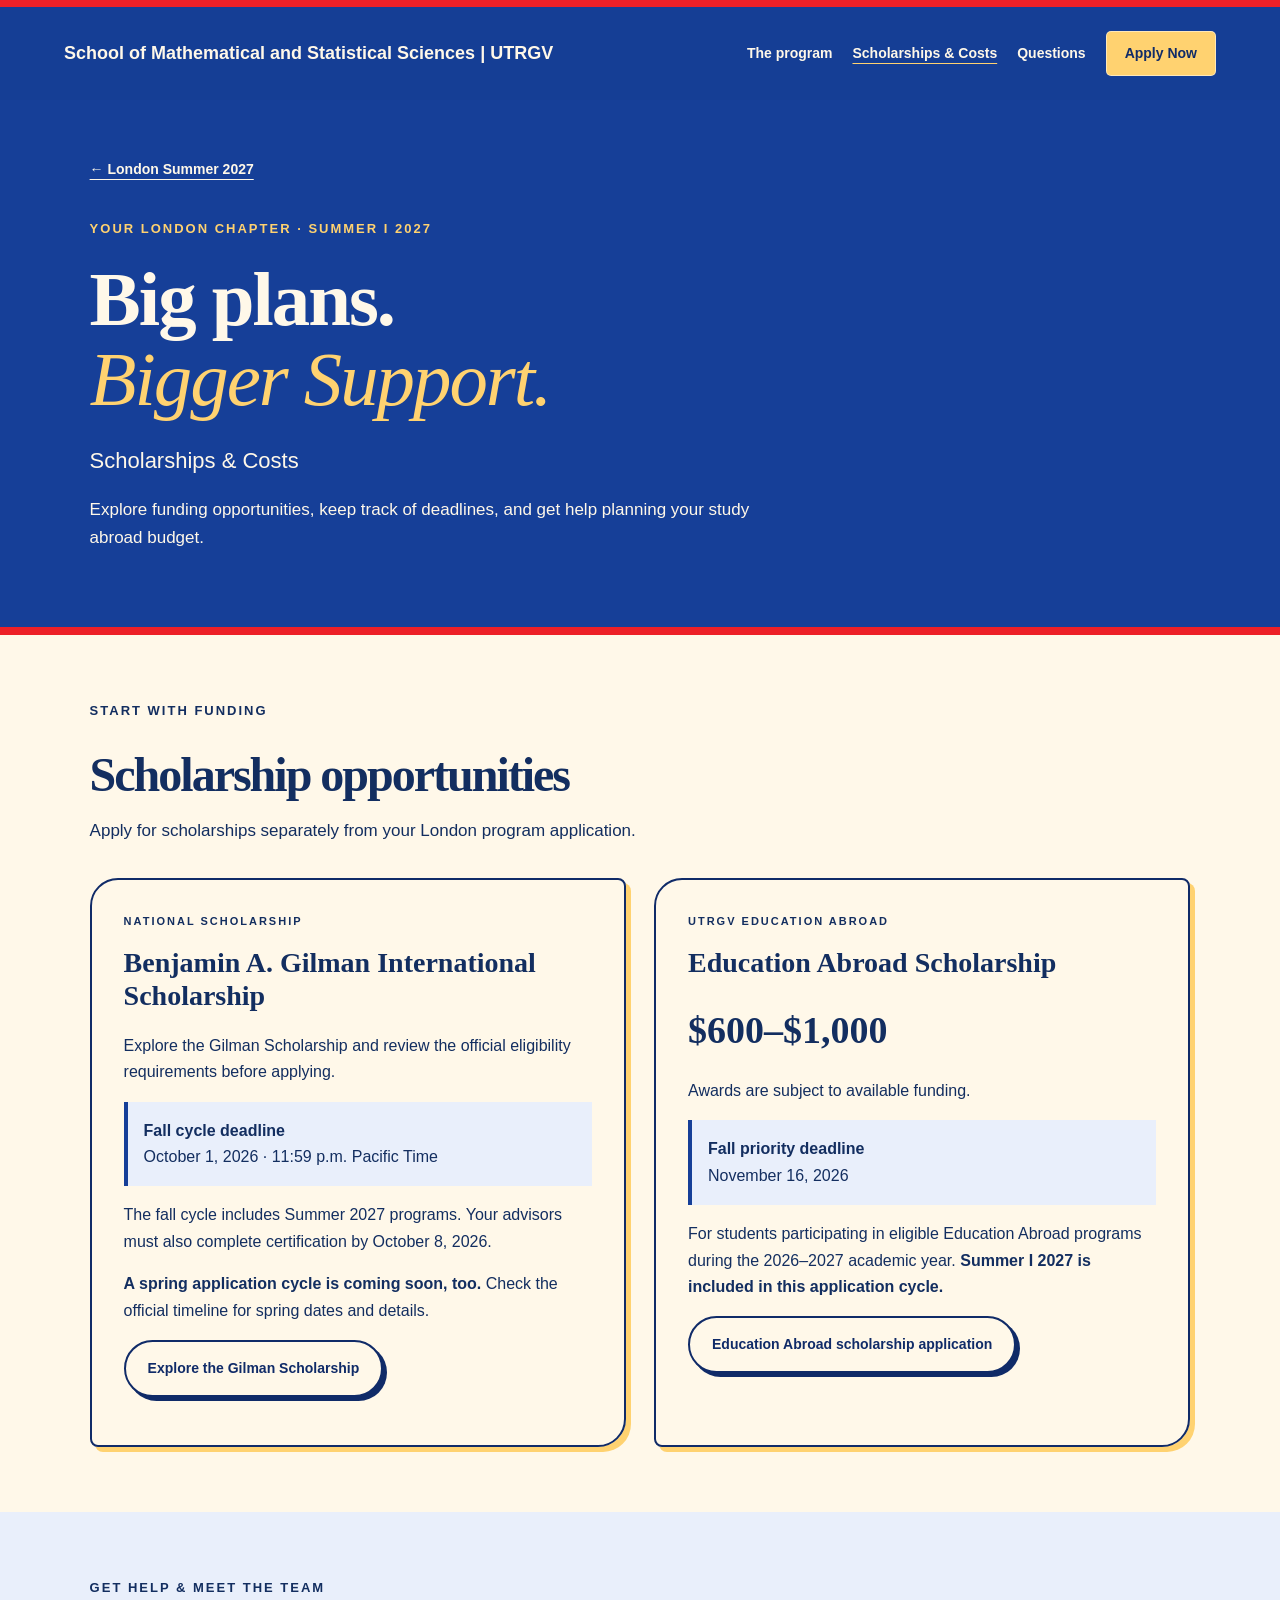
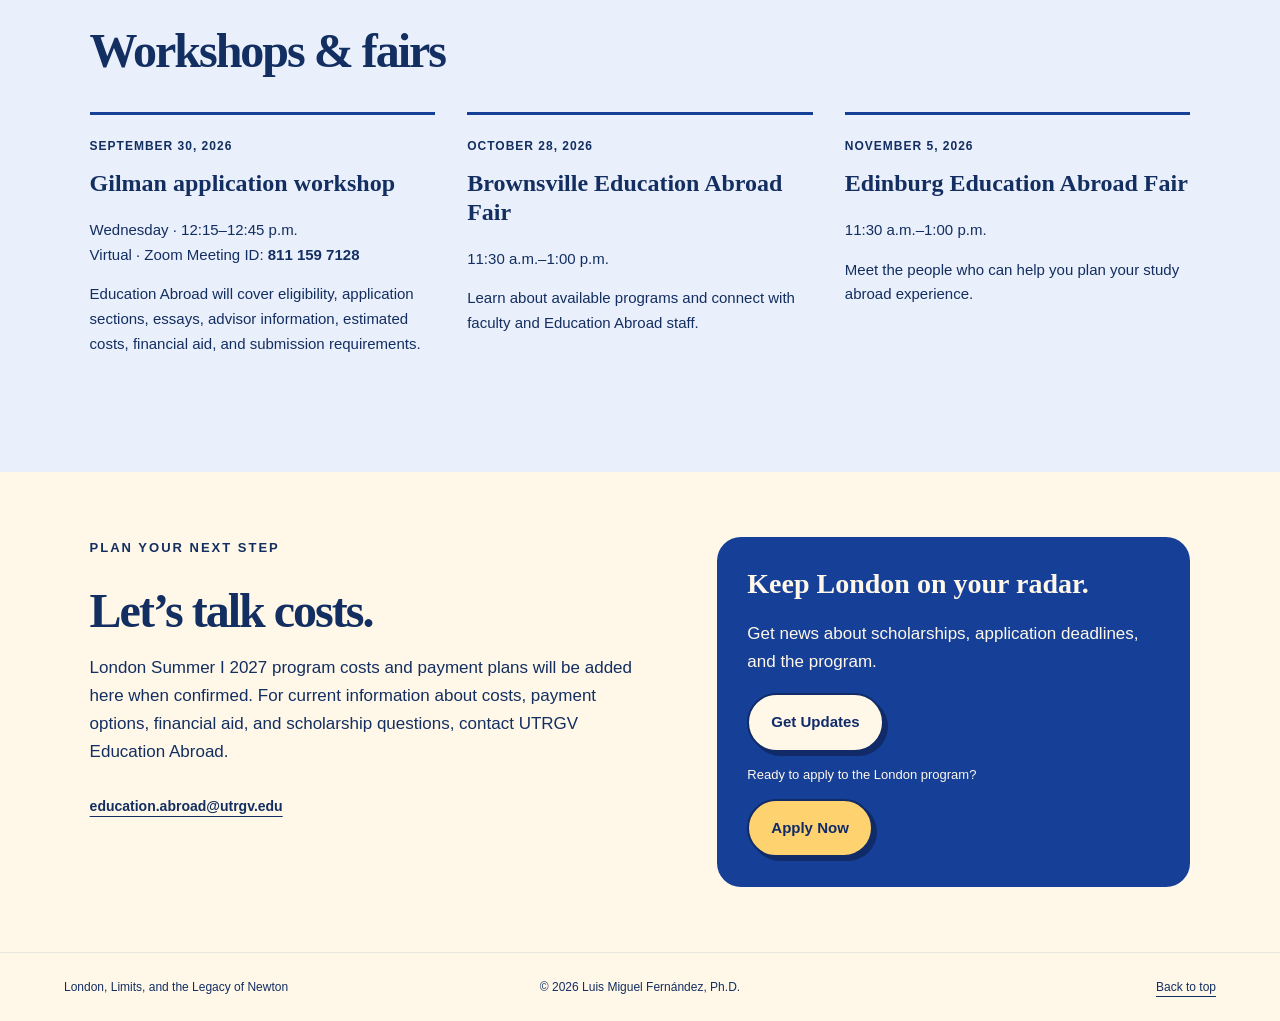
==== scholarships.html @ 7d2a30d6 "Add files via upload" ====
<!doctype html>
<html lang="en">
<head>
  <meta charset="utf-8">
  <meta name="viewport" content="width=device-width, initial-scale=1">
  <meta name="theme-color" content="#163f98">
  <meta name="description" content="Scholarship opportunities, fall 2026 deadlines, and cost planning for UTRGV London Summer I 2027.">
  <title>Scholarships &amp; Costs | London Summer 2027</title>
  <link rel="icon" href="data:image/svg+xml,%3Csvg xmlns='http://www.w3.org/2000/svg' viewBox='0 0 32 32'%3E%3Crect width='32' height='32' rx='6' fill='%23163f98'/%3E%3Ctext x='16' y='24' text-anchor='middle' font-family='Georgia' font-size='26' fill='%23ffd270'%3E∫%3C/text%3E%3C/svg%3E">
  
  <link rel="stylesheet" href="styles.css">
  <script>
    if ('scrollRestoration' in history) history.scrollRestoration = 'manual';
    window.addEventListener('pageshow', function () {
      if (!location.hash || location.hash === '#home') {
        window.scrollTo({top: 0, left: 0, behavior: 'instant'});
      }
    });
  </script>
</head>
<body id="home">
  <a class="skip" href="#main">Skip to content</a>
  <header class="header">
    <a class="brand" href="index.html">School of Mathematical and Statistical Sciences | UTRGV</a>
    <nav aria-label="Main navigation"><a href="index.html#program">The program</a><a href="scholarships.html" aria-current="page">Scholarships &amp; Costs</a><a href="index.html#questions">Questions</a><a class="nav-cta gold" href="https://utrgv.via-trm.com/program_brochure/39034" target="_blank" rel="noopener">Apply Now</a></nav>
  </header>
  <main id="main">
    <section class="funding-hero" aria-labelledby="funding-page-title">
      <a class="text-link" href="index.html">← London Summer 2027</a>
      <p class="eyebrow">YOUR LONDON CHAPTER · SUMMER I 2027</p>
      <h1 id="funding-page-title">Big plans.<br><em>Bigger Support.</em></h1>
      <p>Scholarships &amp; Costs</p><p class="funding-intro">Explore funding opportunities, keep track of deadlines, and get help planning your study abroad budget.</p>
    </section>
    <section class="funding-content" aria-labelledby="scholarships-title">
      <div class="funding-section-heading"><p class="eyebrow">START WITH FUNDING</p><h2 id="scholarships-title">Scholarship opportunities</h2><p>Apply for scholarships separately from your London program application.</p></div>
      <div class="funding-grid">
        <article class="funding-card" aria-labelledby="gilman-title">
          <p class="eyebrow">NATIONAL SCHOLARSHIP</p><h3 id="gilman-title">Benjamin A. Gilman International Scholarship</h3>
          <p>Explore the Gilman Scholarship and review the official eligibility requirements before applying.</p>
          <p class="deadline"><strong>Fall cycle deadline</strong><br><time datetime="2026-10-01T23:59:00-07:00">October 1, 2026 · 11:59 p.m. Pacific Time</time></p>
          <p>The fall cycle includes Summer 2027 programs. Your advisors must also complete certification by October 8, 2026.</p>
          <p><strong>A spring application cycle is coming soon, too.</strong> Check the official timeline for spring dates and details.</p>
          <p><a class="button cream" href="https://www.gilmanscholarship.org/" target="_blank" rel="noopener">Explore the Gilman Scholarship</a></p>
        </article>
        <article class="funding-card" aria-labelledby="ea-title">
          <p class="eyebrow">UTRGV EDUCATION ABROAD</p><h3 id="ea-title">Education Abroad Scholarship</h3>
          <p class="award-amount">$600–$1,000</p><p>Awards are subject to available funding.</p>
          <p class="deadline"><strong>Fall priority deadline</strong><br><time datetime="2026-11-16">November 16, 2026</time></p>
          <p>For students participating in eligible Education Abroad programs during the 2026–2027 academic year. <strong>Summer I 2027 is included in this application cycle.</strong></p>
          <p><a class="button cream" href="http://utrgv.via-trm.com/program_brochure/38822" target="_blank" rel="noopener">Education Abroad scholarship application</a></p>
        </article>
      </div>
    </section>
    <section class="funding-events" aria-labelledby="events-title"><p class="eyebrow">GET HELP &amp; MEET THE TEAM</p><h2 id="events-title">Workshops &amp; fairs</h2>
      <div class="events-grid">
        <article><p class="event-date">SEPTEMBER 30, 2026</p><h3>Gilman application workshop</h3><p>Wednesday · 12:15–12:45 p.m.<br>Virtual · Zoom Meeting ID: <strong>811 159 7128</strong></p><p>Education Abroad will cover eligibility, application sections, essays, advisor information, estimated costs, financial aid, and submission requirements.</p></article>
        <article><p class="event-date">OCTOBER 28, 2026</p><h3>Brownsville Education Abroad Fair</h3><p>11:30 a.m.–1:00 p.m.</p><p>Learn about available programs and connect with faculty and Education Abroad staff.</p></article>
        <article><p class="event-date">NOVEMBER 5, 2026</p><h3>Edinburg Education Abroad Fair</h3><p>11:30 a.m.–1:00 p.m.</p><p>Meet the people who can help you plan your study abroad experience.</p></article>
      </div>
    </section>
    <section class="funding-content costs-section" aria-labelledby="costs-title"><div><p class="eyebrow">PLAN YOUR NEXT STEP</p><h2 id="costs-title">Let’s talk costs.</h2><p>London Summer I 2027 program costs and payment plans will be added here when confirmed. For current information about costs, payment options, financial aid, and scholarship questions, contact UTRGV Education Abroad.</p><a class="text-link dark" href="mailto:education.abroad@utrgv.edu">education.abroad@utrgv.edu</a></div><aside class="funding-next"><h3>Keep London on your radar.</h3><p>Get news about scholarships, application deadlines, and the program.</p><a class="button cream" href="https://forms.cloud.microsoft/Pages/ResponsePage.aspx?id=pjYEmd-HHEmRJJr6kfiIJ6marhJIAa9LjxDqfT4EvO9UOVFBWEpWVDI2WkczNENCWFVXODhLODBBSS4u" target="_blank" rel="noopener">Get Updates</a><p class="funding-note">Ready to apply to the London program?</p><a class="button gold" href="https://utrgv.via-trm.com/program_brochure/39034" target="_blank" rel="noopener">Apply Now</a></aside></section>
  </main>
  <footer><p class="footer-title">London, Limits, and the Legacy of Newton</p><p class="copyright">© 2026 Luis Miguel Fernández, Ph.D.</p><a href="#home">Back to top</a></footer>
</body>
</html>
---- styles.css ----
:root{--blue:#163f98;--navy:#102b68;--cream:#fff8e9;--gold:#ffd270;--red:#ed2027;--ink:#132e60}*{box-sizing:border-box}html{scroll-behavior:smooth;scroll-padding-top:30px}body{margin:0;background:var(--cream);color:var(--ink);font-family:Arial,Helvetica,sans-serif;font-size:17px;line-height:1.65}a{color:inherit;text-underline-offset:5px}a:focus-visible,summary:focus-visible{outline:3px solid var(--gold);outline-offset:6px}.skip{position:fixed;top:-100px;left:12px;background:var(--gold);padding:12px;z-index:10}.skip:focus{top:10px}.header{padding:24px 5%;display:flex;align-items:center;justify-content:space-between;background:var(--blue);color:var(--cream);border-bottom:1px solid #ffffff30}.brand{text-decoration:none;display:flex;align-items:center;gap:24px}.brand strong{font-size:29px;letter-spacing:-1px}.brand-dot{color:var(--gold);margin-left:7px}.brand>span{font-size:12px;letter-spacing:2px;font-weight:700}nav{display:flex;gap:28px;align-items:center;font-size:14px;font-weight:700}nav a{text-decoration:none}.nav-cta{padding:10px 18px;border:1px solid #ffffff80;border-radius:5px}.hero{background:var(--blue);color:var(--cream);padding:65px 7% 70px;display:grid;grid-template-columns:1.1fr 1fr;gap:7%;overflow:hidden}.eyebrow{font-size:13px;letter-spacing:2px;font-weight:800;margin:0 0 27px}.mini-star{color:var(--gold);font-size:22px;vertical-align:middle;margin-right:10px}h1,h2{font-family:Georgia,'Times New Roman',serif;letter-spacing:-3px;font-weight:700;line-height:.98;margin:0}h1{font-size:clamp(65px,7.2vw,110px)}h1 em{color:var(--gold)}h1 em,h2 em{font-weight:400}.title-small{display:block;font-size:.69em;line-height:1.1;margin-top:10px}.newton{text-decoration:underline;text-decoration-color:var(--red);text-decoration-thickness:6px;text-underline-offset:8px}.intro{font-size:18px;line-height:1.7;margin:32px 0}.actions{display:flex;align-items:center;gap:24px;flex-wrap:wrap}.button{display:inline-flex;align-items:center;justify-content:center;border-radius:5px;padding:16px 22px;font-size:15px;font-weight:800;line-height:1.5;text-decoration:none;transition:transform .2s,box-shadow .2s}.button:hover{transform:translateY(-3px);box-shadow:0 5px 0 #0003}.gold{background:var(--gold);color:var(--navy)}.cream{background:var(--cream);color:var(--navy)}.text-link{font-size:14px;font-weight:700}.university{font-size:11px;letter-spacing:2.5px;font-weight:700;margin:40px 0 0;color:#d9e2fa;line-height:1.8}.facts{display:grid;grid-template-columns:repeat(3,1fr);background:var(--gold);padding:32px 7%;gap:35px}.facts>div{border-right:1px solid #132e6040}.facts>div:last-child{border:0}.facts span{display:block;font-size:11px;letter-spacing:2px;font-weight:800;margin-bottom:7px}.facts strong{font-family:Georgia,serif;font-size:29px;line-height:1.2}.facts small{font:14px Arial,sans-serif;display:block;margin-top:4px}.section{padding:90px 7%;display:grid;grid-template-columns:1fr 1fr;gap:9%}h2{font-size:clamp(38px,4.3vw,64px);line-height:1.08;letter-spacing:-2px}h2 em{display:inline-block;margin-top:7px}.program-copy p:first-child{margin-top:0}.program-copy p{font-size:16px}.program-copy .lead{font-size:23px;line-height:1.45;font-family:Georgia,serif}.dark{display:inline-block;margin-top:12px}.questions{background:#eeeede;border-top:1px solid #132e601c}.faq details{border-bottom:1px solid #132e6030;padding:19px 0}.faq details:first-child{padding-top:0}summary{cursor:pointer;font-weight:700;padding-right:12px;font-size:16px}.faq p{font-size:15px;line-height:1.7;margin:14px 0 3px}.apply{background:var(--red);color:var(--cream);align-items:center}.apply>div>p:not(.eyebrow){max-width:500px;margin:25px 0}.email{display:block;font-size:14px;margin-top:15px;overflow-wrap:anywhere}.apply-card{background:var(--navy);padding:32px 38px;text-align:center;border-radius:6px;transform:rotate(2deg)}.asterisk{font-size:65px;line-height:1.2;color:var(--gold)}.apply-card h3{font-family:Georgia,serif;font-size:30px;line-height:1.2;margin:15px 0}.apply-card p{font-size:15px;margin:15px auto 24px;max-width:280px}.apply-card .social-note{margin:30px 0 0;font-size:12px;letter-spacing:1px;text-transform:uppercase}.social{font-size:22px;font-weight:700}footer{padding:30px 7%;display:flex;align-items:center;justify-content:space-between;gap:20px;font-size:12px}footer>span{letter-spacing:1px;font-weight:800}footer p{margin:0}footer a{white-space:nowrap}@media(min-width:1600px){.hero,.section,.facts{padding-left:max(7%,calc((100vw - 1400px)/2));padding-right:max(7%,calc((100vw - 1400px)/2))}}@media(max-width:900px){.brand>span{display:none}.hero{gap:6%;padding:45px 6% 60px}.hero h1{font-size:72px}.intro{font-size:16px}.section{gap:6%;padding:65px 6%}.poster-wrap{align-self:center}.facts strong{font-size:23px}.apply-card{padding:25px}}@media(max-width:640px){.header{padding:17px 6%}.brand strong{font-size:24px}nav{gap:16px}nav a:not(.nav-cta){display:none}.hero{grid-template-columns:1fr;gap:45px;padding-top:35px}.hero h1{font-size:clamp(62px,15vw,86px)}.eyebrow{font-size:11px;letter-spacing:1.4px}.hero-copy{max-width:440px}.university{margin-top:25px}.poster-wrap{width:85%;max-width:360px}.facts{grid-template-columns:1fr;gap:18px;padding:30px 7%}.facts>div{border-right:0;border-bottom:1px solid #132e6030;padding-bottom:18px;display:grid;grid-template-columns:1fr 1.3fr;align-items:center;gap:16px}.facts>div:last-child{padding-bottom:0}.facts span{margin:0}.facts strong{font-size:22px}.section{grid-template-columns:1fr;gap:30px;padding:55px 7%}h2{font-size:43px}.apply-card{transform:none;margin-top:5px}.email{font-size:13px}footer{flex-wrap:wrap;gap:10px}footer p{width:100%;order:3;font-size:11px}}@media(prefers-reduced-motion:reduce){html{scroll-behavior:auto}.button{transition:none}}

/* The poster becomes the visual environment, with accessible live type. */
.header{background:#153e95;border-bottom:0;border-top:7px solid var(--red)}
.hero{position:relative;isolation:isolate;display:flex;justify-content:center;text-align:center;min-height:800px;padding:52px 20% 65px;background:#174298 none center center / cover no-repeat;border-bottom:9px solid var(--red)}
.hero-copy{width:100%;max-width:740px;position:relative;z-index:1}
.hero .eyebrow{display:inline-block;background:var(--cream);color:var(--navy);padding:7px 17px;border:2px solid var(--navy);border-radius:30px;box-shadow:3px 4px 0 var(--red);letter-spacing:1.5px;margin-bottom:25px;font-size:12px}
.hero .mini-star{color:var(--red)}
.hero h1{font-family:Georgia,'Times New Roman',serif;font-size:clamp(72px,7.9vw,122px);font-weight:900;letter-spacing:-5px;line-height:.95;text-shadow:3px 4px 0 #142554,7px 9px 0 #c91f2b}
.headline-london,.hero h1 em,.hero .newton{display:block}
.hero h1 em{font-weight:700;color:var(--cream)}
.hero .title-small{font-size:.32em;letter-spacing:-1px;line-height:1.4;margin:8px 0 5px;color:var(--gold);text-shadow:2px 3px 0 #142554}
.hero .newton{text-decoration:none;color:var(--cream)}
.hero .intro{font-size:17px;line-height:1.6;margin:29px auto 22px;max-width:470px;text-shadow:0 2px 4px #102b68}
.hero .actions{justify-content:center;gap:18px}
.hero .text-link{display:block;width:100%;text-shadow:0 1px 4px #102b68}
.hero .university{margin-top:24px;font-size:10px;color:var(--cream);letter-spacing:2px}
.button{border:2px solid var(--navy);border-radius:30px;box-shadow:4px 4px 0 var(--navy)}
.button:hover{box-shadow:5px 7px 0 var(--navy)}
.facts{position:relative;text-align:center;background:var(--gold)}
.facts strong{font-weight:900}.facts span{font-size:12px}
.program{position:relative;overflow:hidden}.program-art{height:155px;max-width:340px;margin-top:25px;background:none left bottom / 590px auto no-repeat;border-radius:90px 90px 90px 12px;border:3px solid var(--navy);box-shadow:6px 6px 0 var(--red)}
.questions{background:#e9effb}.questions h2 em{color:var(--blue)}
.apply-card{border:3px solid var(--navy);box-shadow:9px 9px 0 #b81624;border-radius:35px 8px 35px 8px;background:#173b86 none center center / auto 160% no-repeat}
.apply-card>p,.apply-card>h3,.apply-card>.social{ text-shadow:0 2px 3px var(--navy)}
@media(min-width:1600px){.hero{padding-left:25%;padding-right:25%;min-height:880px}}
@media(max-width:900px){.hero{padding:44px 18% 50px;min-height:760px}.hero h1{font-size:88px}.hero .eyebrow{font-size:11px;letter-spacing:.5px}.hero .intro{font-size:16px}.hero .button{padding:13px 18px;font-size:14px}.hero .university{letter-spacing:1px}.program-art{max-width:270px}}
@media(max-width:640px){.hero{padding:36px 7% 160px;min-height:820px;background-size:auto 100%;background-position:center}.hero::before{content:'';position:absolute;inset:0;z-index:-1;background:linear-gradient(180deg,#173e9580 0%,#173e95dd 38%,#173e95e8 74%,#173e9500 100%)}.hero-copy{max-width:420px}.hero h1{font-size:clamp(67px,17vw,95px);letter-spacing:-3px}.hero .eyebrow{padding:6px 10px;font-size:10px}.hero .intro{max-width:300px}.hero .university{font-size:10px}.facts{text-align:left}.program-art{height:125px;max-width:280px;margin-top:28px}.apply-card{background-size:auto 170%}}
.hero{background-size:100% 100%}
@media(max-width:640px){.hero{background-size:100% auto;background-position:center bottom}.hero::before{background:linear-gradient(180deg,#173e9500 65%,#173e9530 78%,#173e9500 100%)}}

/* Original supplied illustrations: positioned independently, never redrawn. */
.hero{background:radial-gradient(ellipse at 50% 30%,#2459ad 0%,#163f98 65%);min-height:810px;padding-left:25%;padding-right:25%}
.hero-illustrations{position:absolute;inset:0;z-index:0;pointer-events:none;overflow:hidden}
.hero-illustrations img{position:absolute;object-fit:contain;height:auto;max-width:none}
.hero-ben{width:36%;left:-7%;top:25px;transform:rotate(-10deg)}
.hero-newton{width:27%;left:-1%;bottom:-20px;transform:rotate(5deg)}
.hero-eye{width:36%;right:-13%;top:60px;transform:rotate(9deg)}
.hero-phone{width:28%;right:-3%;bottom:10px;transform:rotate(10deg)}
.hero .eyebrow{white-space:normal}.hero .intro{font-size:16px}
.program-art{background:none;height:auto;max-width:320px;border-radius:45% 45% 12px 45%;overflow:hidden;margin-top:35px}
.program-art img{display:block;width:100%;height:auto}
.questions{overflow:hidden}.questions-guard{display:block;height:240px;width:auto;margin:25px auto -65px;object-fit:contain;transform:rotate(-5deg)}
.apply-card{position:relative;background:#173b86;isolation:isolate;margin-right:35px;padding-right:45px}
.card-flag{display:block;width:145px;height:auto;margin:0 auto 25px;border:3px solid var(--navy);border-radius:50%;transform:rotate(-8deg)}

@media(min-width:1600px){.hero{min-height:880px}.hero-ben{width:30%;left:-3%}.hero-newton{width:23%;left:2%}.hero-phone{width:23%;right:0}}
@media(max-width:1000px){.hero{padding-left:22%;padding-right:22%}.hero h1{font-size:clamp(65px,9vw,90px)}.hero-ben{width:40%;left:-12%;top:90px}.hero-newton{width:30%;left:-4%}.hero-phone{width:32%;right:-5%}.hero-eye{top:100px}.apply-card{margin-right:15px;padding:25px}}
@media(max-width:640px){.hero{padding:35px 7% 270px;min-height:940px;background:radial-gradient(ellipse at 50% 25%,#2459ad,#163f98 70%)}.hero::before{display:none}.hero h1{font-size:clamp(67px,17vw,95px)}.hero-illustrations .hero-ben{width:190px;left:-46px;top:auto;bottom:-5px;transform:rotate(-8deg)}.hero-illustrations .hero-newton{width:155px;left:60px;bottom:-12px}.hero-illustrations .hero-eye{width:215px;right:-56px;top:auto;bottom:20px}.hero-illustrations .hero-phone{width:142px;right:34px;bottom:-18px}.program-art{max-width:260px}.questions-guard{height:180px;margin:20px 0 -20px auto}.apply-card{margin-right:25px;padding:25px 35px 30px 20px}.card-flag{width:120px}}

/* School identity remains readable at every viewport width. */
.header{gap:28px}.brand{display:block;max-width:620px;font-size:18px;font-weight:700;line-height:1.4;letter-spacing:0}.header nav{flex-shrink:0}
@media(max-width:900px){.brand{font-size:16px}.header{gap:20px}.header nav{gap:16px}}
@media(max-width:640px){.brand{font-size:14px;max-width:calc(100% - 120px)}.header{gap:16px}.header .nav-cta{padding:9px 12px}}

/* Supplied program logo replaces the typeset hero title. */
.hero h1{font-size:inherit;line-height:1;letter-spacing:0;text-shadow:none}
.program-logo{display:block;width:auto;height:auto;max-width:100%;max-height:540px;margin:0 auto;object-fit:contain}
@media(max-width:900px){.hero h1{font-size:inherit}.program-logo{max-height:490px}}
@media(max-width:640px){.hero h1{font-size:inherit}.program-logo{max-height:460px;max-width:90%}.hero{min-height:0;padding-bottom:270px}}

.apply-card .social-note{width:100%;max-width:none;margin:30px auto 0;text-align:center}
footer{flex-wrap:wrap}footer .copyright{flex-basis:100%;width:100%;text-align:center;margin:6px 0 0;font-size:12px;order:4}

/* Compact, single-row footer. */
footer{display:flex;flex-wrap:nowrap;justify-content:space-between;align-items:center;gap:20px;padding:25px 5%;border-top:1px solid #132e6018;font-size:12px;line-height:1.5}
footer>span{flex:0 0 auto;font-size:11px;letter-spacing:1px;white-space:nowrap}
footer .footer-title{width:auto;order:0;margin:0;font-size:12px;text-align:center}
footer .copyright{flex:0 0 auto;flex-basis:auto;width:auto;order:0;margin:0;font-size:12px;text-align:center;white-space:nowrap}
footer>a{flex:0 0 auto;font-size:12px}
@media(max-width:1000px){footer{gap:14px;padding:22px 4%}footer .footer-title{display:none}}
@media(max-width:640px){footer{gap:10px;padding:20px 4%}footer>span{font-size:10px;letter-spacing:0}footer .copyright{font-size:10px}footer>a{display:none}}
@media(max-width:360px){footer>span{max-width:75px;white-space:normal}footer .copyright{font-size:10px}}

/* Three evenly distributed footer items. */
footer{display:grid;grid-template-columns:1fr 1fr auto;gap:24px;align-items:center}
footer .footer-title{display:block;text-align:left}
footer .copyright{text-align:center}
footer>a{display:block;text-align:right}
@media(max-width:640px){footer{grid-template-columns:1fr 1fr auto;gap:12px;padding:18px 4%}footer .footer-title,footer .copyright,footer>a{font-size:11px}footer .copyright{white-space:normal}footer>a{white-space:normal}}

/* Equal side columns keep copyright centered on the page itself. */
footer{grid-template-columns:minmax(0,1fr) auto minmax(0,1fr)}
footer .copyright{justify-self:center}
footer>a{justify-self:end}
@media(max-width:640px){footer{grid-template-columns:minmax(0,1fr) minmax(0,1fr) minmax(0,1fr)}footer .copyright{white-space:normal}}

.newsletter{display:grid;grid-template-columns:minmax(0,1fr) auto;align-items:center;gap:40px;padding:60px 7%;background:var(--blue);color:var(--cream)}
.newsletter .eyebrow{color:var(--gold);margin-bottom:16px}
.newsletter h2{font-size:clamp(32px,3.5vw,48px);letter-spacing:-1px}
.newsletter p:not(.eyebrow){font-size:16px;max-width:600px;margin:18px 0 0}
.newsletter-action{text-align:center}.newsletter-action p:not(.eyebrow){font-size:13px;margin-top:14px}
@media(max-width:640px){.newsletter{grid-template-columns:1fr;gap:24px;padding:45px 7%}.newsletter-action{text-align:left}}

/* Newsletter signup belongs to the questions section. */
.questions .newsletter{grid-column:1 / -1;background:transparent;color:var(--ink);border-top:1px solid #132e6030;padding:32px 0 0;gap:30px}
.questions .newsletter .eyebrow{color:var(--blue);margin-bottom:12px}
.questions .newsletter h3{font-family:Georgia,'Times New Roman',serif;font-size:clamp(28px,3vw,38px);line-height:1.15;letter-spacing:-1px;margin:0}
.questions .newsletter p:not(.eyebrow){margin-top:14px}
.questions-guard{margin-bottom:0}
@media(max-width:640px){.questions .newsletter{gap:22px;padding-top:28px}.questions-guard{margin-bottom:0}}

/* A personal introduction alongside the existing program copy. */
.faculty-profile{display:flex;align-items:center;gap:22px;margin-top:28px;padding-top:24px;border-top:1px solid #132e6030}
.faculty-portrait{display:block;width:112px;height:112px;flex:0 0 112px;object-fit:cover;border:2px solid var(--navy);border-radius:24px;box-shadow:4px 4px 0 var(--gold)}
.faculty-profile h3{font-family:Georgia,'Times New Roman',serif;font-size:22px;line-height:1.25;margin:0}
.program-copy .faculty-role{font-size:13px;line-height:1.5;margin:7px 0 10px}
@media(max-width:400px){.faculty-profile{gap:16px}.faculty-portrait{width:88px;height:88px;flex-basis:88px;border-radius:20px}.faculty-profile h3{font-size:20px}.faculty-profile .text-link{font-size:13px}}

/* Shared navigation and scholarship page retain the original palette and type. */
.header{flex-wrap:wrap}.header nav{flex-wrap:wrap;gap:20px}.header nav a[aria-current="page"]{text-decoration:underline;text-decoration-color:var(--gold)}
.funding-teaser{display:flex;align-items:center;justify-content:space-between;gap:35px;padding:48px 7%;background:var(--gold)}
.funding-teaser h2{font-size:clamp(32px,3vw,44px)}.funding-teaser .eyebrow{margin-bottom:14px}.funding-teaser p:last-child{max-width:600px;margin-bottom:0}.funding-teaser>a{flex-shrink:0}
.funding-hero{padding:55px 7% 65px;background:var(--blue);color:var(--cream);border-bottom:8px solid var(--red)}
.funding-hero .eyebrow{margin:35px 0 20px;color:var(--gold)}.funding-hero h1{font-size:clamp(48px,6vw,84px);line-height:1.05;letter-spacing:-2px}.funding-hero h1 em{color:var(--gold)}.funding-hero>p:not(.eyebrow){font-size:22px;margin-bottom:10px}.funding-hero .funding-intro{max-width:660px;font-size:17px!important}
.funding-content,.funding-events{padding:65px 7%}.funding-section-heading{margin-bottom:32px}.funding-content h2,.funding-events h2{font-size:clamp(32px,4vw,48px)}
.funding-grid{display:grid;grid-template-columns:repeat(2,minmax(0,1fr));gap:28px}.funding-card{padding:32px;border:2px solid var(--navy);border-radius:28px 8px 28px 8px;box-shadow:5px 5px 0 var(--gold)}
.funding-card h3,.funding-next h3,.events-grid h3{font-family:Georgia,'Times New Roman',serif;font-size:28px;line-height:1.2;margin:0 0 20px}.funding-card .eyebrow{font-size:11px;margin-bottom:16px}.funding-card .award-amount{font-family:Georgia,serif;font-size:38px;margin:20px 0 0;font-weight:bold}.funding-card p{font-size:16px}.funding-card .button{text-align:center;font-size:14px}
.deadline{background:#e9effb;border-left:4px solid var(--blue);padding:16px}.funding-note{font-size:13px!important;line-height:1.6}.funding-card details{padding:12px 0}.funding-events{background:#e9effb}.events-grid{display:grid;grid-template-columns:repeat(3,minmax(0,1fr));gap:32px;margin:35px 0}.events-grid article{border-top:3px solid var(--blue);padding-top:10px}.events-grid h3{font-size:24px}.events-grid p{font-size:15px}.event-date{font-size:12px!important;letter-spacing:1px;font-weight:800}
.costs-section{display:grid;grid-template-columns:1.2fr 1fr;gap:60px}.costs-section a{overflow-wrap:anywhere}.funding-next{padding:30px;background:var(--blue);color:var(--cream);border-radius:24px}.funding-source{font-size:12px;padding:0 7% 30px;margin:0;max-width:1000px}
@media(max-width:900px){.header .brand{max-width:none}.header nav{width:100%;justify-content:flex-start}.events-grid{grid-template-columns:1fr}.costs-section{gap:30px}}
@media(max-width:640px){.header .brand{max-width:none}.header nav{gap:14px;font-size:12px}.header nav a:not(.nav-cta){display:block}.funding-teaser{align-items:flex-start;flex-direction:column}.funding-grid,.costs-section{grid-template-columns:1fr}.funding-card{padding:24px}.funding-content,.funding-events{padding:45px 7%}.funding-hero{padding:35px 7% 45px}.funding-hero .eyebrow{font-size:10px}}
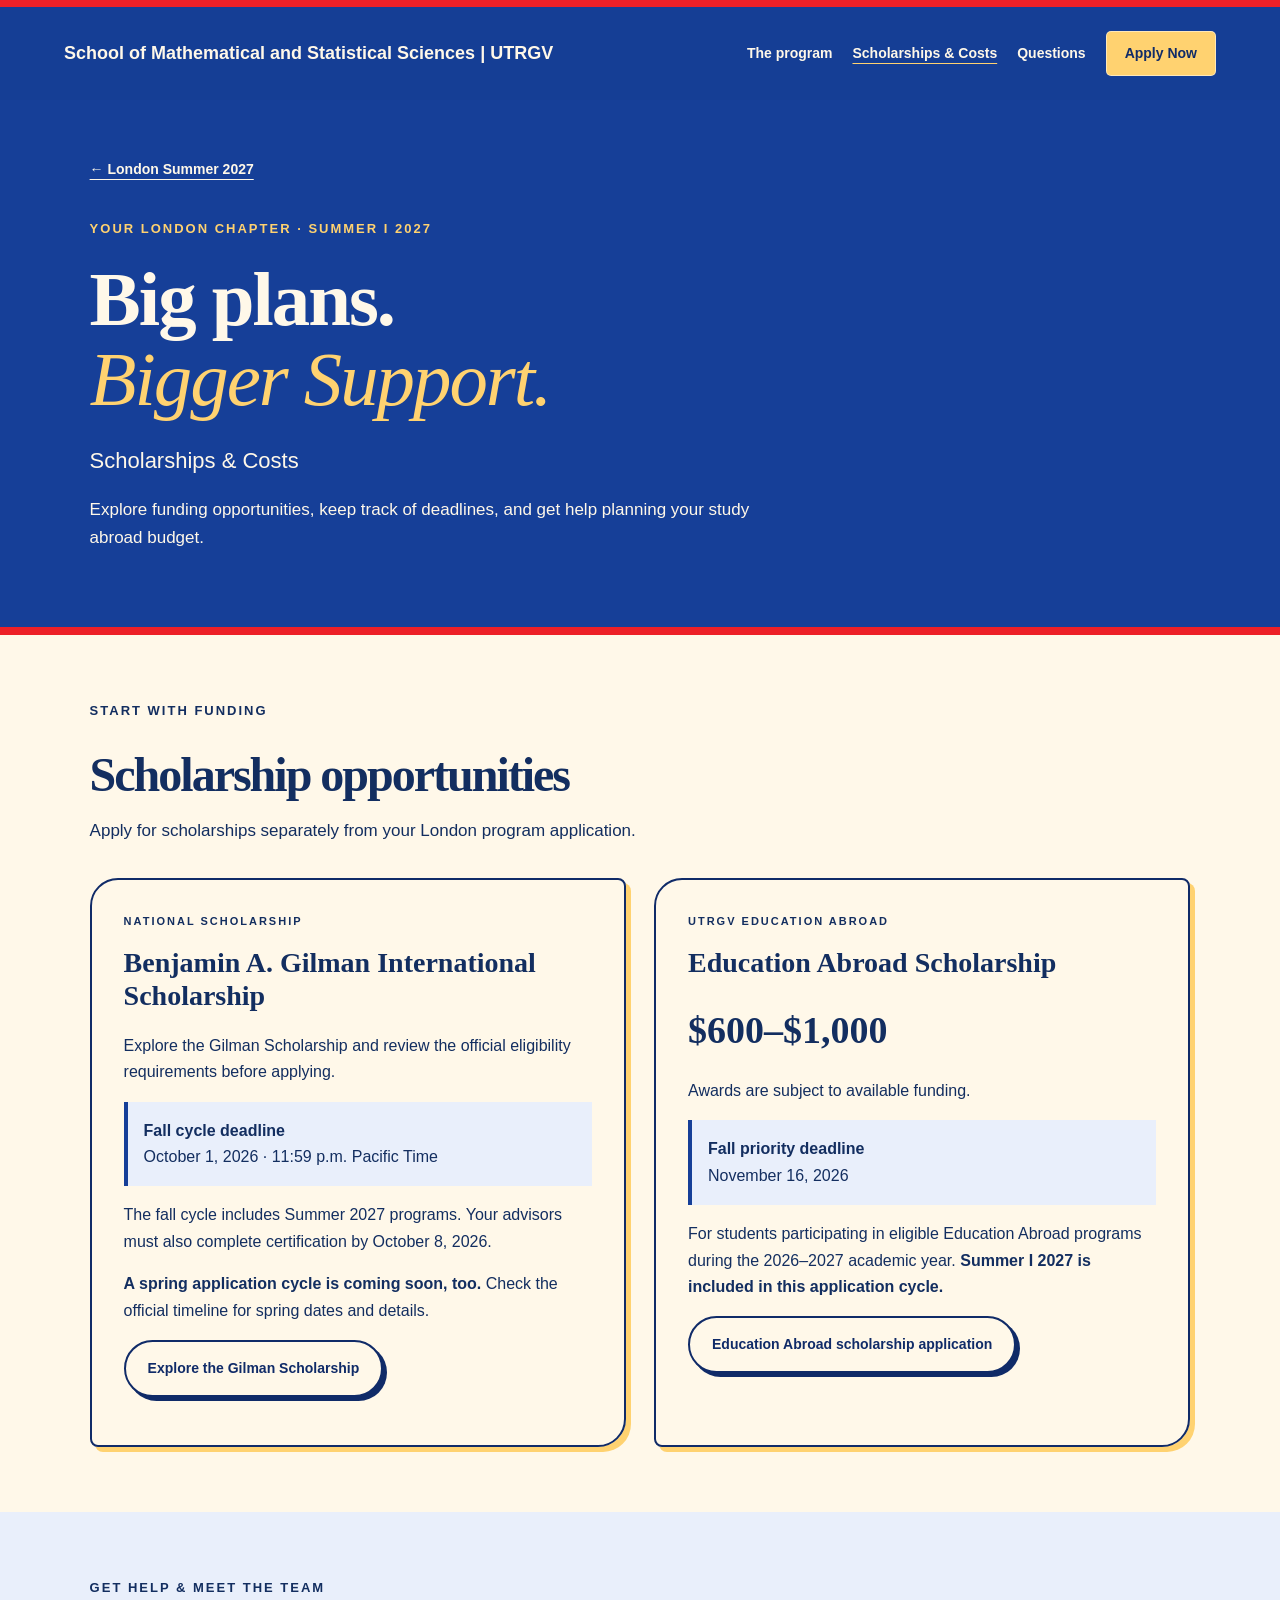
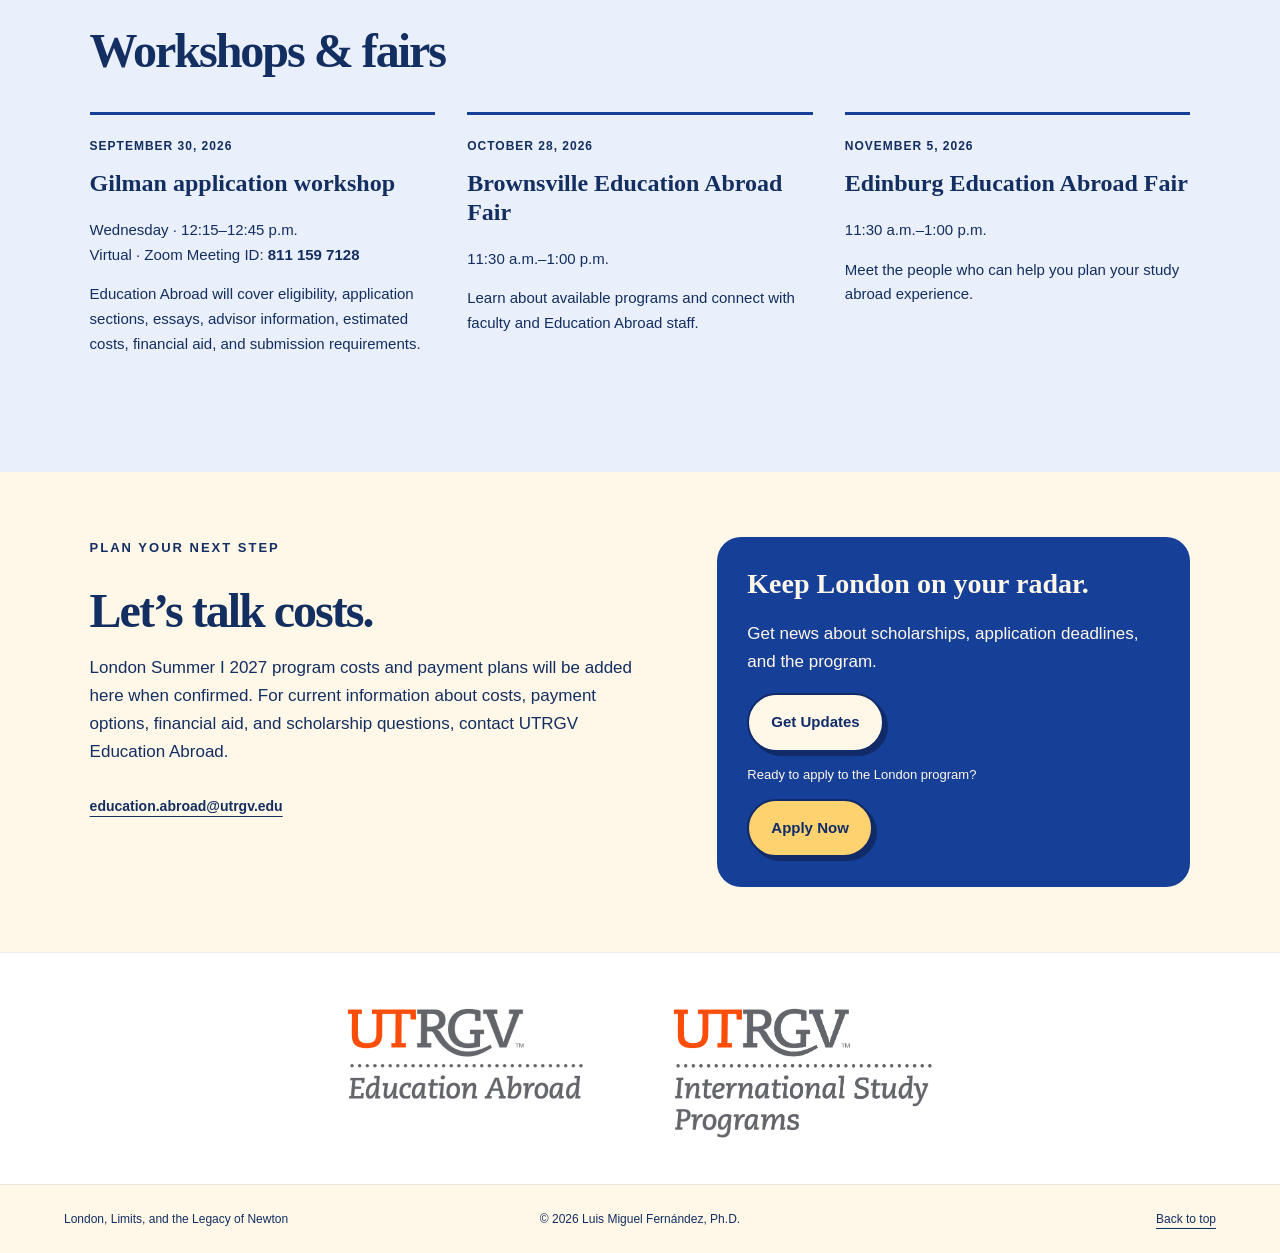
==== commit c66b0f67: "Display both UTRGV logos at the bottom of every page" ====
--- a/scholarships.html
+++ b/scholarships.html
@@ -6,9 +6,11 @@
   <meta name="theme-color" content="#163f98">
   <meta name="description" content="Scholarship opportunities, fall 2026 deadlines, and cost planning for UTRGV London Summer I 2027.">
   <title>Scholarships &amp; Costs | London Summer 2027</title>
-  <link rel="icon" href="data:image/svg+xml,%3Csvg xmlns='http://www.w3.org/2000/svg' viewBox='0 0 32 32'%3E%3Crect width='32' height='32' rx='6' fill='%23163f98'/%3E%3Ctext x='16' y='24' text-anchor='middle' font-family='Georgia' font-size='26' fill='%23ffd270'%3E∫%3C/text%3E%3C/svg%3E">
+  <link rel="icon" href="favicon.ico?v=big-ben-1" type="image/x-icon" sizes="16x16 32x32 48x48">
+  <link rel="icon" href="favicon.png?v=big-ben-1" type="image/png" sizes="32x32">
+  <link rel="apple-touch-icon" href="apple-touch-icon.png?v=big-ben-1" sizes="180x180">
   
-  <link rel="stylesheet" href="styles.css">
+  <link rel="stylesheet" href="styles.css?v=20261019-logos">
   <script>
     if ('scrollRestoration' in history) history.scrollRestoration = 'manual';
     window.addEventListener('pageshow', function () {
@@ -60,6 +62,10 @@
     </section>
     <section class="funding-content costs-section" aria-labelledby="costs-title"><div><p class="eyebrow">PLAN YOUR NEXT STEP</p><h2 id="costs-title">Let’s talk costs.</h2><p>London Summer I 2027 program costs and payment plans will be added here when confirmed. For current information about costs, payment options, financial aid, and scholarship questions, contact UTRGV Education Abroad.</p><a class="text-link dark" href="mailto:education.abroad@utrgv.edu">education.abroad@utrgv.edu</a></div><aside class="funding-next"><h3>Keep London on your radar.</h3><p>Get news about scholarships, application deadlines, and the program.</p><a class="button cream" href="https://forms.cloud.microsoft/Pages/ResponsePage.aspx?id=pjYEmd-HHEmRJJr6kfiIJ6marhJIAa9LjxDqfT4EvO9UOVFBWEpWVDI2WkczNENCWFVXODhLODBBSS4u" target="_blank" rel="noopener">Get Updates</a><p class="funding-note">Ready to apply to the London program?</p><a class="button gold" href="https://utrgv.via-trm.com/program_brochure/39034" target="_blank" rel="noopener">Apply Now</a></aside></section>
   </main>
+  <div class="institutional-logos" role="group" aria-label="UTRGV education abroad offices">
+    <img class="education-abroad" src="assets/utrgv-education-abroad.png" alt="UTRGV Education Abroad" width="1740" height="901" loading="lazy">
+    <img class="international-study" src="assets/utrgv-international-study-programs.png" alt="UTRGV International Study Programs" width="1890" height="1051" loading="lazy">
+  </div>
   <footer><p class="footer-title">London, Limits, and the Legacy of Newton</p><p class="copyright">© 2026 Luis Miguel Fernández, Ph.D.</p><a href="#home">Back to top</a></footer>
 </body>
 </html>
--- a/styles.css
+++ b/styles.css
@@ -120,3 +120,10 @@
 .costs-section{display:grid;grid-template-columns:1.2fr 1fr;gap:60px}.costs-section a{overflow-wrap:anywhere}.funding-next{padding:30px;background:var(--blue);color:var(--cream);border-radius:24px}.funding-source{font-size:12px;padding:0 7% 30px;margin:0;max-width:1000px}
 @media(max-width:900px){.header .brand{max-width:none}.header nav{width:100%;justify-content:flex-start}.events-grid{grid-template-columns:1fr}.costs-section{gap:30px}}
 @media(max-width:640px){.header .brand{max-width:none}.header nav{gap:14px;font-size:12px}.header nav a:not(.nav-cta){display:block}.funding-teaser{align-items:flex-start;flex-direction:column}.funding-grid,.costs-section{grid-template-columns:1fr}.funding-card{padding:24px}.funding-content,.funding-events{padding:45px 7%}.funding-hero{padding:35px 7% 45px}.funding-hero .eyebrow{font-size:10px}}
+
+/* Original institutional logos, with matching scale and preserved clear space. */
+.institutional-logos{display:flex;justify-content:center;align-items:flex-start;gap:36px;padding:28px 5%;background:#fff;border-top:1px solid #132e6018}
+.institutional-logos img{display:block;height:auto;object-fit:contain;max-width:100%}
+.institutional-logos .education-abroad{width:290px}
+.institutional-logos .international-study{width:315px}
+@media(max-width:700px){.institutional-logos{flex-direction:column;align-items:center;gap:8px;padding:24px 5%}}
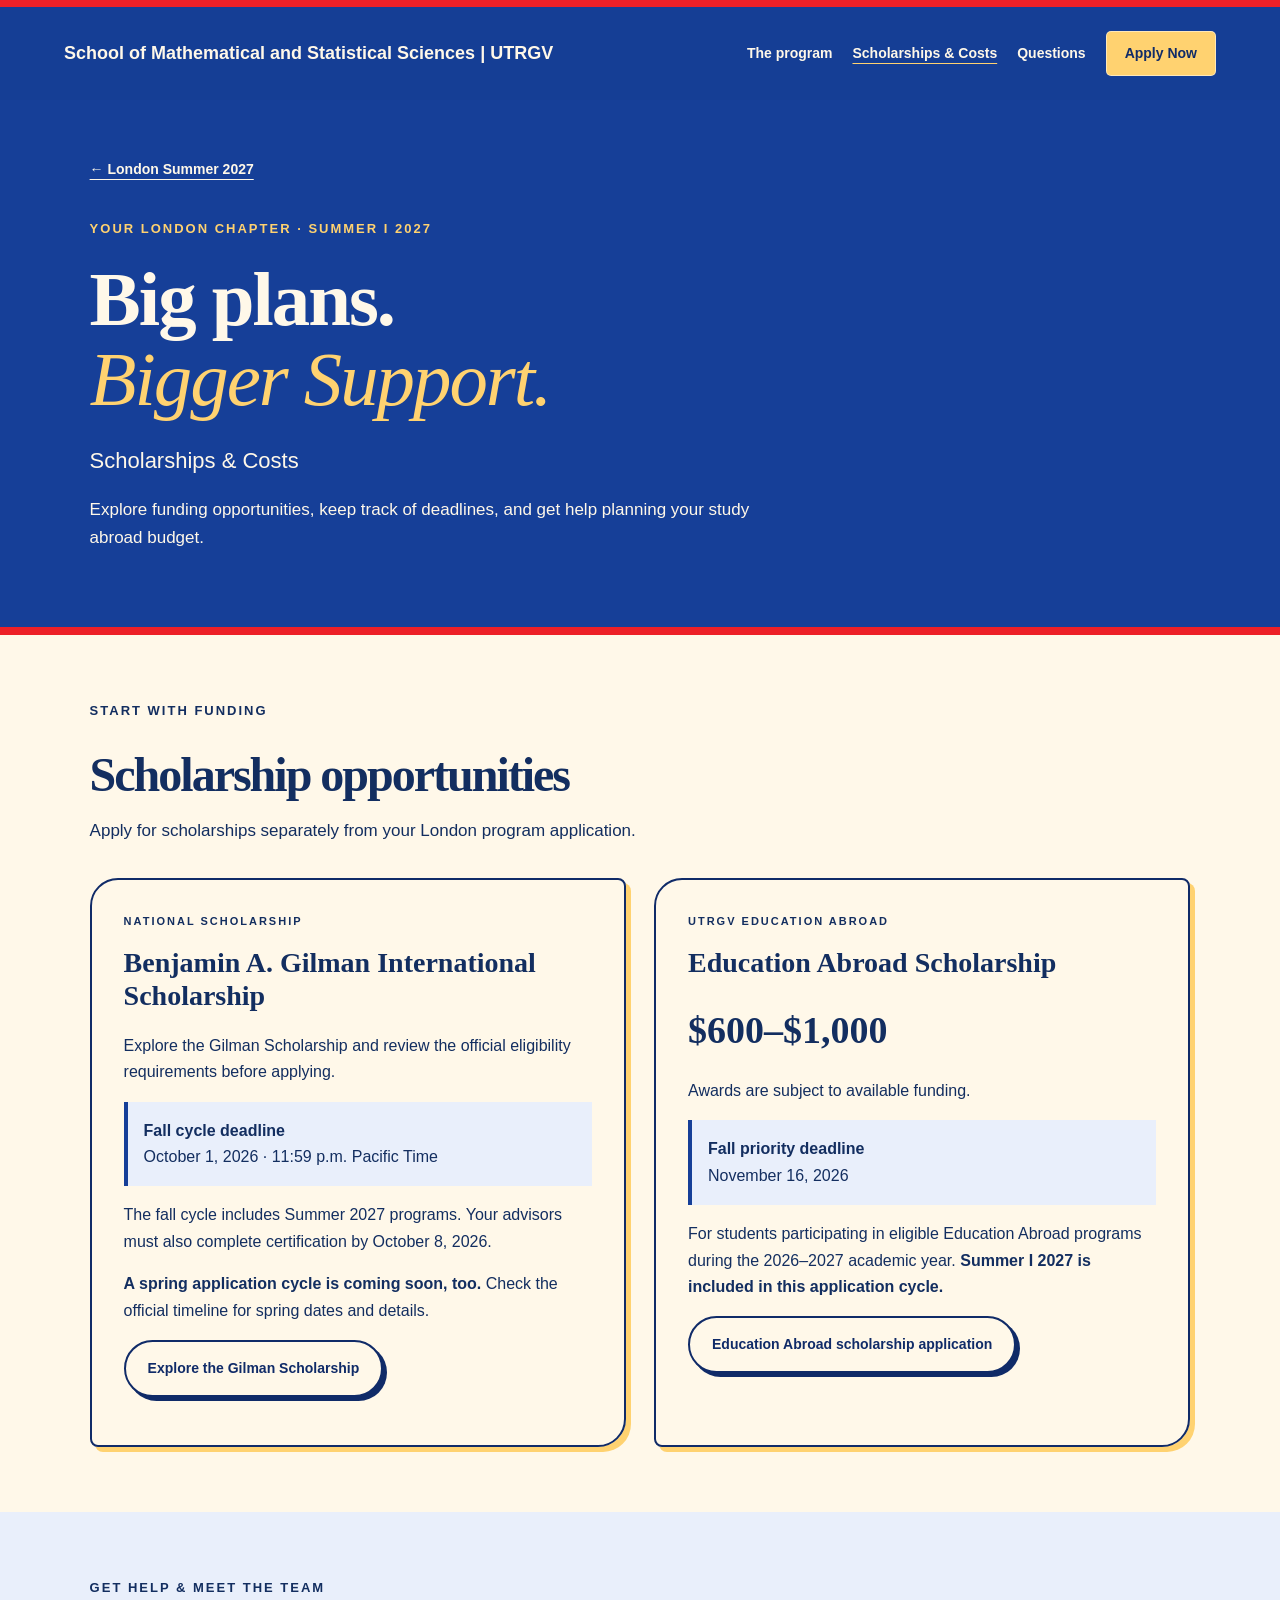
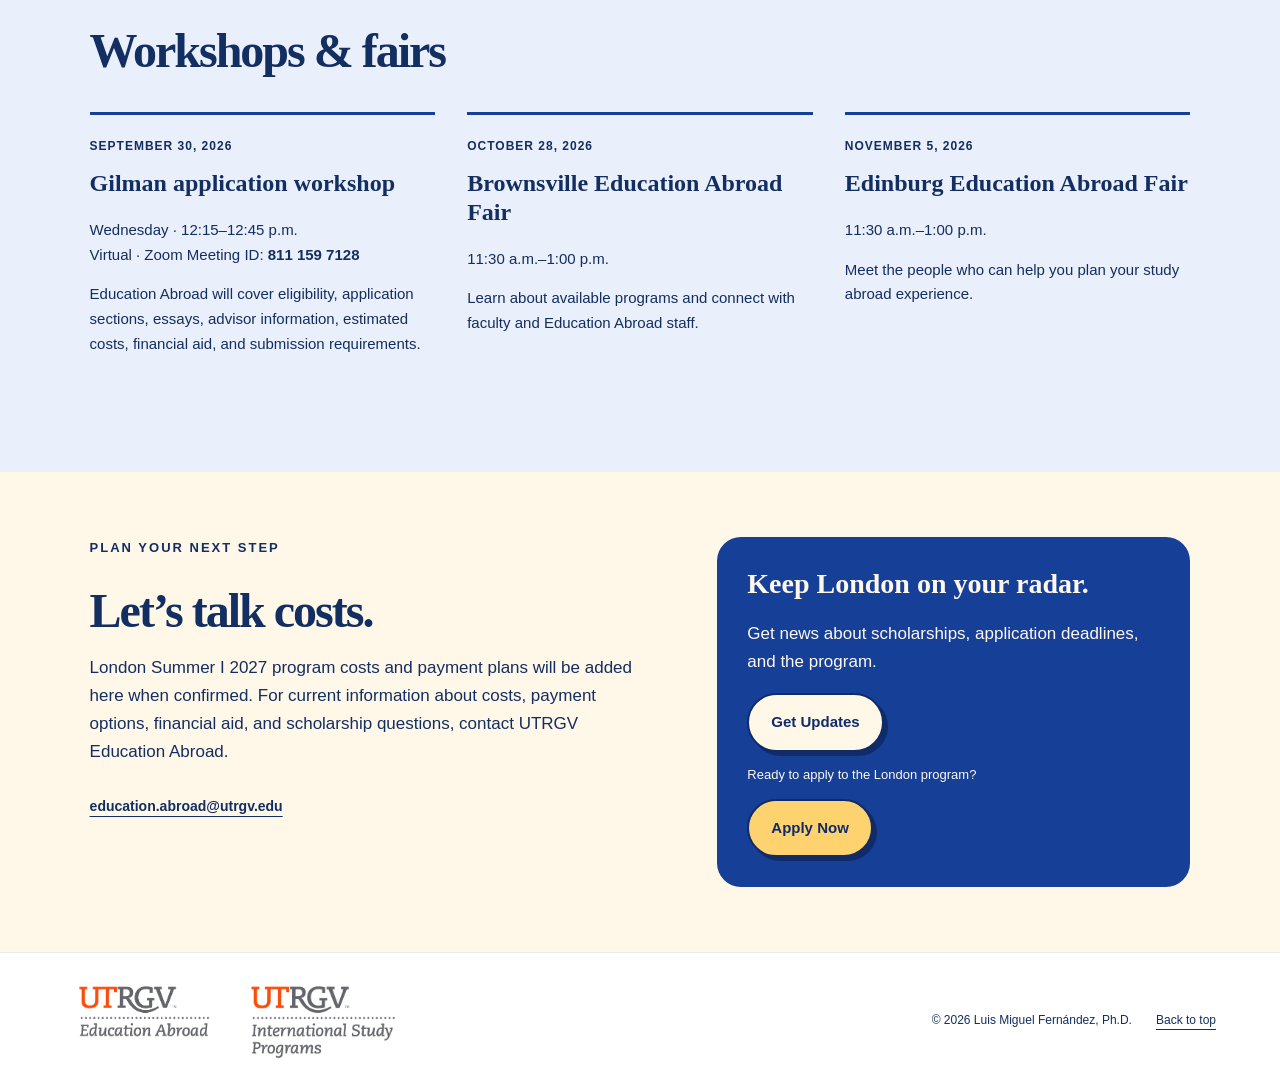
==== commit b9234162: "Integrate smaller logos into a compact footer" ====
--- a/scholarships.html
+++ b/scholarships.html
@@ -10,7 +10,7 @@
   <link rel="icon" href="favicon.png?v=big-ben-1" type="image/png" sizes="32x32">
   <link rel="apple-touch-icon" href="apple-touch-icon.png?v=big-ben-1" sizes="180x180">
   
-  <link rel="stylesheet" href="styles.css?v=20261019-logos">
+  <link rel="stylesheet" href="styles.css?v=20261019-compact-footer">
   <script>
     if ('scrollRestoration' in history) history.scrollRestoration = 'manual';
     window.addEventListener('pageshow', function () {
@@ -62,10 +62,12 @@
     </section>
     <section class="funding-content costs-section" aria-labelledby="costs-title"><div><p class="eyebrow">PLAN YOUR NEXT STEP</p><h2 id="costs-title">Let’s talk costs.</h2><p>London Summer I 2027 program costs and payment plans will be added here when confirmed. For current information about costs, payment options, financial aid, and scholarship questions, contact UTRGV Education Abroad.</p><a class="text-link dark" href="mailto:education.abroad@utrgv.edu">education.abroad@utrgv.edu</a></div><aside class="funding-next"><h3>Keep London on your radar.</h3><p>Get news about scholarships, application deadlines, and the program.</p><a class="button cream" href="https://forms.cloud.microsoft/Pages/ResponsePage.aspx?id=pjYEmd-HHEmRJJr6kfiIJ6marhJIAa9LjxDqfT4EvO9UOVFBWEpWVDI2WkczNENCWFVXODhLODBBSS4u" target="_blank" rel="noopener">Get Updates</a><p class="funding-note">Ready to apply to the London program?</p><a class="button gold" href="https://utrgv.via-trm.com/program_brochure/39034" target="_blank" rel="noopener">Apply Now</a></aside></section>
   </main>
+  <footer class="site-footer">
   <div class="institutional-logos" role="group" aria-label="UTRGV education abroad offices">
     <img class="education-abroad" src="assets/utrgv-education-abroad.png" alt="UTRGV Education Abroad" width="1740" height="901" loading="lazy">
     <img class="international-study" src="assets/utrgv-international-study-programs.png" alt="UTRGV International Study Programs" width="1890" height="1051" loading="lazy">
   </div>
-  <footer><p class="footer-title">London, Limits, and the Legacy of Newton</p><p class="copyright">© 2026 Luis Miguel Fernández, Ph.D.</p><a href="#home">Back to top</a></footer>
+    <div class="footer-meta"><p class="copyright">© 2026 Luis Miguel Fernández, Ph.D.</p><a href="#home">Back to top</a></div>
+  </footer>
 </body>
 </html>
--- a/styles.css
+++ b/styles.css
@@ -121,9 +121,13 @@
 @media(max-width:900px){.header .brand{max-width:none}.header nav{width:100%;justify-content:flex-start}.events-grid{grid-template-columns:1fr}.costs-section{gap:30px}}
 @media(max-width:640px){.header .brand{max-width:none}.header nav{gap:14px;font-size:12px}.header nav a:not(.nav-cta){display:block}.funding-teaser{align-items:flex-start;flex-direction:column}.funding-grid,.costs-section{grid-template-columns:1fr}.funding-card{padding:24px}.funding-content,.funding-events{padding:45px 7%}.funding-hero{padding:35px 7% 45px}.funding-hero .eyebrow{font-size:10px}}
 
-/* Original institutional logos, with matching scale and preserved clear space. */
-.institutional-logos{display:flex;justify-content:center;align-items:flex-start;gap:36px;padding:28px 5%;background:#fff;border-top:1px solid #132e6018}
-.institutional-logos img{display:block;height:auto;object-fit:contain;max-width:100%}
-.institutional-logos .education-abroad{width:290px}
-.institutional-logos .international-study{width:315px}
-@media(max-width:700px){.institutional-logos{flex-direction:column;align-items:center;gap:8px;padding:24px 5%}}
+/* Compact institutional signatures share the footer's white background. */
+footer.site-footer{display:flex;justify-content:space-between;align-items:center;gap:24px;padding:18px 5%;background:#fff;border-top:1px solid #132e6018}
+.site-footer .institutional-logos{display:flex;align-items:flex-start;gap:12px;flex:0 1 347px;min-width:0}
+.institutional-logos img{display:block;height:auto;object-fit:contain;min-width:0;max-width:100%}
+.institutional-logos .education-abroad{width:160px;flex:0 1 160px}
+.institutional-logos .international-study{width:175px;flex:0 1 175px}
+.site-footer .footer-meta{display:flex;align-items:center;justify-content:flex-end;gap:24px;font-size:12px}
+.site-footer .copyright{margin:0;width:auto;white-space:normal;font-size:12px;text-align:right}
+.footer-meta a{white-space:nowrap}
+@media(max-width:700px){footer.site-footer{flex-direction:column;gap:12px;padding:16px 5%}.site-footer .institutional-logos{flex:none;width:100%;max-width:347px}.site-footer .footer-meta{width:100%;justify-content:center;gap:16px;font-size:11px}.site-footer .copyright{font-size:11px;text-align:center}}
